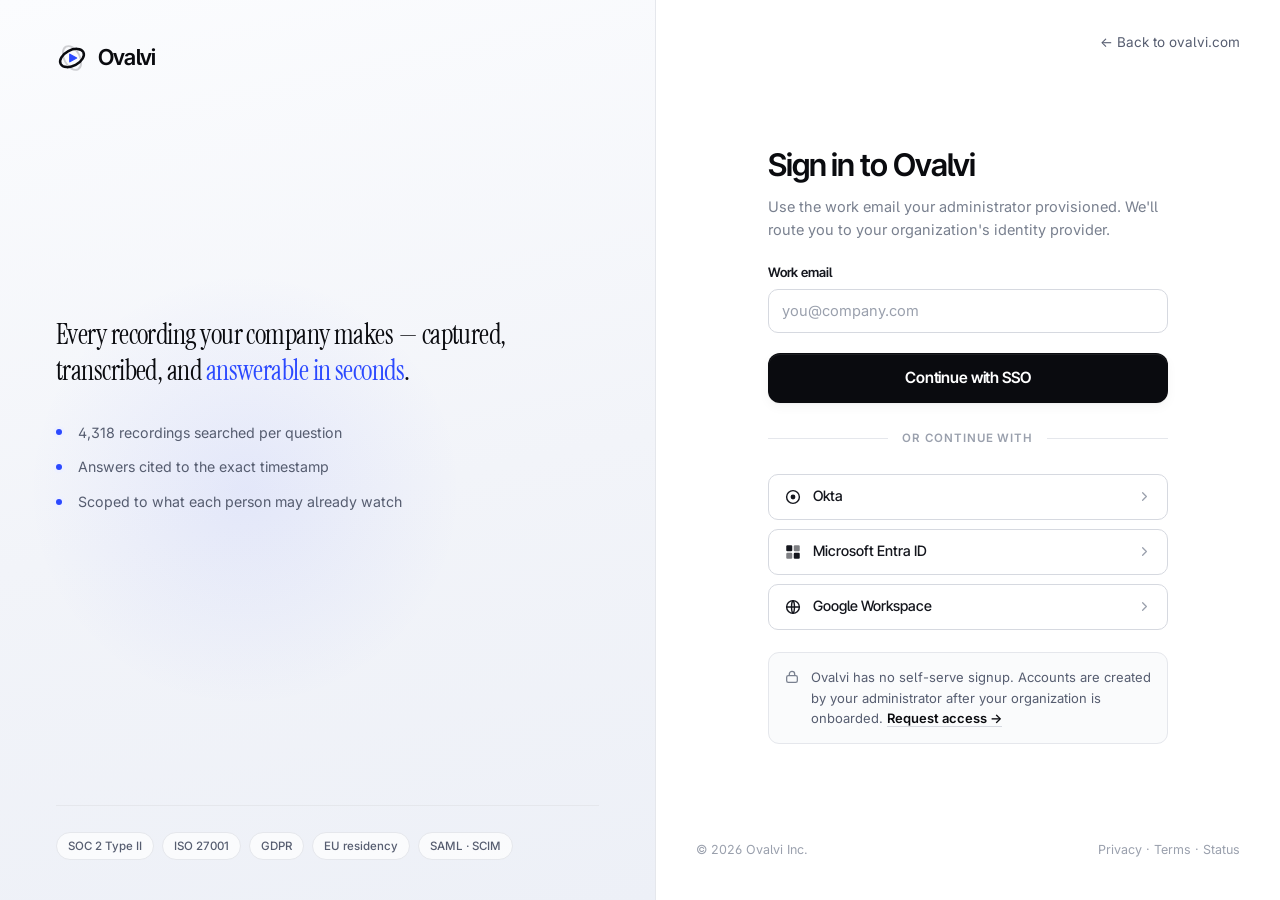
==== login.html @ 9537e791 "Add Ovalvi enterprise video marketing site, access request, and login mockup Static, dependency-free" ====
<!DOCTYPE html>
<html lang="en">
<head>
<meta charset="utf-8">
<meta name="viewport" content="width=device-width, initial-scale=1">
<title>Log in — Ovalvi</title>
<meta name="description" content="Sign in to Ovalvi with your organization's identity provider.">
<meta name="robots" content="noindex">
<link rel="icon" href="data:image/svg+xml,%3Csvg xmlns='http://www.w3.org/2000/svg' viewBox='0 0 32 32'%3E%3Cg transform='rotate(-28 16 16)' fill='none' stroke='%230a0b0f' stroke-width='2.2'%3E%3Cellipse cx='16' cy='16' rx='12.8' ry='7.8'/%3E%3Cellipse cx='16' cy='16' rx='7.8' ry='12.8' opacity='.18' stroke-width='1.9'/%3E%3C/g%3E%3Cpath d='M13.8 12.2v7.6l6.8-3.8z' fill='%232b49ff' stroke='%232b49ff' stroke-width='1.3' stroke-linejoin='round'/%3E%3C/svg%3E">
<link rel="preconnect" href="https://fonts.googleapis.com">
<link rel="preconnect" href="https://fonts.gstatic.com" crossorigin>
<link href="https://fonts.googleapis.com/css2?family=Inter:wght@400;500;600&family=Inter+Tight:wght@500;600;700&family=Instrument+Serif:ital@0;1&display=swap" rel="stylesheet">
<link rel="stylesheet" href="assets/css/styles.css">
</head>
<body>

<div class="auth">
  <!-- Brand panel -->
  <aside class="auth-aside">
    <a class="logo logo--lg" href="index.html" aria-label="Ovalvi — home">
      <svg class="logo-mark" viewBox="0 0 32 32" fill="none" aria-hidden="true">
        <g transform="rotate(-28 16 16)">
          <ellipse class="lm-ring-a" cx="16" cy="16" rx="12.8" ry="7.8" stroke="currentColor" stroke-width="2.5"/>
          <ellipse class="lm-ring-b" cx="16" cy="16" rx="7.8" ry="12.8" stroke="currentColor" stroke-width="1.9"/>
        </g>
        <path class="lm-play" d="M13.8 12.2v7.6l6.8-3.8z"/>
      </svg>
      Ovalvi
    </a>

    <div class="auth-aside-body">
      <p class="auth-quote">Every recording your company makes — captured, transcribed, and <span>answerable in seconds</span>.</p>
      <ul class="auth-points">
        <li>4,318 recordings searched per question</li>
        <li>Answers cited to the exact timestamp</li>
        <li>Scoped to what each person may already watch</li>
      </ul>
    </div>

    <div class="auth-trust">
      <span>SOC 2 Type II</span>
      <span>ISO 27001</span>
      <span>GDPR</span>
      <span>EU residency</span>
      <span>SAML · SCIM</span>
    </div>
  </aside>

  <!-- Sign-in panel -->
  <main class="auth-main">
    <div class="auth-main-head">
      <a href="index.html">← Back to ovalvi.com</a>
    </div>

    <div class="auth-card">
      <h1>Sign in to Ovalvi</h1>
      <p class="sub">Use the work email your administrator provisioned. We'll route you to your organization's identity provider.</p>

      <form id="loginForm" novalidate>
        <div class="field" id="emailField">
          <label for="email">Work email</label>
          <input class="input" type="email" id="email" name="email" placeholder="you@company.com" autocomplete="username" spellcheck="false">
          <p class="msg" id="emailMsg">Enter your work email address.</p>
        </div>
        <button class="btn btn-primary btn-lg btn-block" type="submit" id="loginSubmit" style="margin-top:20px">Continue with SSO</button>
      </form>

      <div class="auth-alert" id="loginAlert" role="alert">
        <svg viewBox="0 0 24 24" fill="none" stroke="currentColor" stroke-width="2" stroke-linecap="round"><circle cx="12" cy="12" r="9"/><path d="M12 7.5v5.5M12 16.2v.1"/></svg>
        <span id="loginAlertText"></span>
      </div>

      <div class="auth-sep">or continue with</div>

      <button class="sso-btn" type="button" data-idp="Okta">
        <svg viewBox="0 0 24 24" fill="none" stroke="currentColor" stroke-width="1.9"><circle cx="12" cy="12" r="8.5"/><circle cx="12" cy="12" r="3.2" fill="currentColor" stroke="none"/></svg>
        Okta
        <svg class="chev" viewBox="0 0 24 24" fill="none" stroke="currentColor" stroke-width="2" stroke-linecap="round" stroke-linejoin="round"><path d="m9 6 6 6-6 6"/></svg>
      </button>
      <button class="sso-btn" type="button" data-idp="Microsoft Entra ID">
        <svg viewBox="0 0 24 24" fill="currentColor"><rect x="3" y="3" width="8" height="8" rx="1.5"/><rect x="13" y="3" width="8" height="8" rx="1.5" opacity=".55"/><rect x="3" y="13" width="8" height="8" rx="1.5" opacity=".55"/><rect x="13" y="13" width="8" height="8" rx="1.5"/></svg>
        Microsoft Entra ID
        <svg class="chev" viewBox="0 0 24 24" fill="none" stroke="currentColor" stroke-width="2" stroke-linecap="round" stroke-linejoin="round"><path d="m9 6 6 6-6 6"/></svg>
      </button>
      <button class="sso-btn" type="button" data-idp="Google Workspace">
        <svg viewBox="0 0 24 24" fill="none" stroke="currentColor" stroke-width="1.9"><circle cx="12" cy="12" r="8.5"/><path d="M12 3.5c-2.6 2.6-2.6 14.4 0 17M12 3.5c2.6 2.6 2.6 14.4 0 17M3.5 12h17"/></svg>
        Google Workspace
        <svg class="chev" viewBox="0 0 24 24" fill="none" stroke="currentColor" stroke-width="2" stroke-linecap="round" stroke-linejoin="round"><path d="m9 6 6 6-6 6"/></svg>
      </button>

      <div class="auth-notice">
        <svg viewBox="0 0 24 24" fill="none" stroke="currentColor" stroke-width="1.9"><rect x="4" y="10" width="16" height="10" rx="2.5"/><path d="M8 10V7.5a4 4 0 0 1 8 0V10"/></svg>
        <span>Ovalvi has no self-serve signup. Accounts are created by your administrator after your organization is onboarded. <a href="request-access.html">Request access →</a></span>
      </div>
    </div>

    <div class="auth-foot">
      <span>© 2026 Ovalvi Inc.</span>
      <span><a href="#">Privacy</a> · <a href="#">Terms</a> · <a href="#">Status</a></span>
    </div>
  </main>
</div>

<script src="assets/js/login.js"></script>
</body>
</html>
---- assets/css/styles.css ----
/* =========================================================
   Ovalvi — Enterprise video platform
   Design tokens
   ========================================================= */

:root {
  /* Ink */
  --ink-900: #0a0b0f;
  --ink-800: #14161d;
  --ink-700: #232733;
  --ink-600: #3a4050;
  --ink-500: #565d70;
  --ink-400: #79808f;
  --ink-300: #9aa0ad;
  --ink-200: #c3c7d0;

  /* Surfaces */
  --paper: #ffffff;
  --paper-2: #fafbfc;
  --paper-3: #f4f5f8;
  --paper-4: #eef0f4;

  /* Lines */
  --line: #e5e7ec;
  --line-soft: #eef0f4;
  --line-strong: #d6d9e0;

  /* Single accent — used sparingly */
  --accent: #2b49ff;
  --accent-ink: #1b31c4;
  --accent-soft: #eef1ff;
  --accent-line: #d3daff;

  /* Support (kept minimal) */
  --live: #e5484d;

  /* Shadows — soft, layered, never heavy */
  --sh-xs: 0 1px 2px rgba(10, 11, 15, 0.04);
  --sh-sm: 0 1px 2px rgba(10, 11, 15, 0.04), 0 4px 12px rgba(10, 11, 15, 0.04);
  --sh-md: 0 1px 2px rgba(10, 11, 15, 0.04), 0 8px 24px rgba(10, 11, 15, 0.06);
  --sh-lg: 0 2px 4px rgba(10, 11, 15, 0.03), 0 18px 48px rgba(10, 11, 15, 0.08);
  --sh-xl: 0 2px 6px rgba(10, 11, 15, 0.03), 0 32px 80px rgba(10, 11, 15, 0.1);

  --r-xs: 6px;
  --r-sm: 10px;
  --r-md: 14px;
  --r-lg: 20px;
  --r-xl: 28px;

  --font-display: "Inter Tight", "Inter", -apple-system, BlinkMacSystemFont, "Segoe UI", sans-serif;
  --font-sans: "Inter", -apple-system, BlinkMacSystemFont, "Segoe UI", Roboto, sans-serif;
  --font-serif: "Instrument Serif", "Iowan Old Style", Georgia, serif;
  --font-mono: ui-monospace, "SF Mono", SFMono-Regular, Menlo, monospace;

  --container: 1200px;
  --header-h: 68px;
}

/* =========================================================
   Reset
   ========================================================= */

*, *::before, *::after { box-sizing: border-box; }

html { -webkit-text-size-adjust: 100%; scroll-behavior: smooth; scroll-padding-top: 96px; }

body {
  margin: 0;
  font-family: var(--font-sans);
  font-size: 16px;
  line-height: 1.6;
  color: var(--ink-500);
  background: var(--paper);
  -webkit-font-smoothing: antialiased;
  -moz-osx-font-smoothing: grayscale;
  font-feature-settings: "cv05" 1, "ss01" 1;
}

h1, h2, h3, h4 {
  font-family: var(--font-display);
  color: var(--ink-900);
  margin: 0;
  font-weight: 600;
  letter-spacing: -0.028em;
  line-height: 1.08;
}

p { margin: 0; }
img, svg { display: block; max-width: 100%; }
a { color: inherit; text-decoration: none; }
button { font: inherit; color: inherit; }

::selection { background: var(--accent); color: #fff; }

:focus-visible {
  outline: 2px solid var(--accent);
  outline-offset: 2px;
  border-radius: 4px;
}

/* =========================================================
   Layout primitives
   ========================================================= */

.container {
  width: 100%;
  max-width: var(--container);
  margin-inline: auto;
  padding-inline: 28px;
}

.section { padding: 108px 0; position: relative; }
.section--tight { padding: 72px 0; }
.section--alt { background: var(--paper-2); border-block: 1px solid var(--line-soft); }

.section-head { max-width: 640px; }
.section-head--center { margin-inline: auto; text-align: center; }

.eyebrow {
  display: inline-flex;
  align-items: center;
  gap: 8px;
  font-family: var(--font-display);
  font-size: 12.5px;
  font-weight: 600;
  letter-spacing: 0.08em;
  text-transform: uppercase;
  color: var(--ink-400);
  margin-bottom: 20px;
}

.eyebrow .dot {
  width: 6px; height: 6px; border-radius: 50%;
  background: var(--accent);
  box-shadow: 0 0 0 3px var(--accent-soft);
}

h1, .h1 { font-size: clamp(2.6rem, 6vw, 4.15rem); letter-spacing: -0.04em; }
h2, .h2 { font-size: clamp(2rem, 3.9vw, 2.9rem); letter-spacing: -0.035em; }
h3, .h3 { font-size: 1.28rem; letter-spacing: -0.02em; line-height: 1.3; }

h1 em, h2 em {
  font-style: normal;
  color: var(--ink-400);
}

.lede {
  font-size: clamp(1.06rem, 1.5vw, 1.22rem);
  line-height: 1.55;
  color: var(--ink-500);
  max-width: 56ch;
}

h1 + .lede, h2 + .lede { margin-top: 20px; }

.muted { color: var(--ink-400); }
.small { font-size: 13.5px; line-height: 1.55; }

/* =========================================================
   Buttons
   ========================================================= */

.btn {
  display: inline-flex;
  align-items: center;
  justify-content: center;
  gap: 8px;
  height: 42px;
  padding: 0 18px;
  border-radius: 10px;
  border: 1px solid transparent;
  font-family: var(--font-display);
  font-size: 14.5px;
  font-weight: 600;
  letter-spacing: -0.01em;
  cursor: pointer;
  white-space: nowrap;
  transition: background .18s ease, color .18s ease, border-color .18s ease,
              box-shadow .18s ease, transform .18s ease;
}

.btn-lg { height: 50px; padding: 0 24px; font-size: 15.5px; border-radius: 12px; }
.btn-sm { height: 36px; padding: 0 14px; font-size: 13.5px; border-radius: 9px; }

.btn-primary {
  background: var(--ink-900);
  color: #fff;
  box-shadow: var(--sh-sm), inset 0 1px 0 rgba(255,255,255,.08);
}
.btn-primary:hover { background: #000; transform: translateY(-1px); box-shadow: var(--sh-md); }
.btn-primary:active { transform: translateY(0); }

.btn-accent { background: var(--accent); color: #fff; box-shadow: var(--sh-sm); }
.btn-accent:hover { background: var(--accent-ink); transform: translateY(-1px); }

.btn-line {
  background: var(--paper);
  color: var(--ink-800);
  border-color: var(--line-strong);
  box-shadow: var(--sh-xs);
}
.btn-line:hover { border-color: var(--ink-300); background: var(--paper); transform: translateY(-1px); }

.btn-ghost { color: var(--ink-700); }
.btn-ghost:hover { background: var(--paper-3); }

.btn-block { width: 100%; }
.btn[disabled] { opacity: .45; pointer-events: none; }

.btn .arw { transition: transform .18s ease; }
.btn:hover .arw { transform: translateX(2px); }

.link-arrow {
  display: inline-flex; align-items: center; gap: 6px;
  font-family: var(--font-display); font-weight: 600; font-size: 14.5px;
  color: var(--ink-900);
  border-bottom: 1px solid var(--line-strong);
  padding-bottom: 2px;
  transition: border-color .18s ease, color .18s ease;
}
.link-arrow:hover { border-color: var(--ink-900); }
.link-arrow svg { transition: transform .18s ease; }
.link-arrow:hover svg { transform: translateX(3px); }

/* =========================================================
   Logo
   ========================================================= */

.logo {
  display: inline-flex;
  align-items: center;
  gap: 9px;
  color: var(--ink-900);
  font-family: var(--font-display);
  font-weight: 600;
  font-size: 19px;
  letter-spacing: -0.035em;
}

.logo-mark { width: 28px; height: 28px; flex: none; color: var(--ink-900); }
.logo-mark .lm-ring-b { opacity: .18; }
.logo-mark .lm-play {
  fill: var(--accent);
  stroke: var(--accent);
  stroke-width: 1.3;
  stroke-linejoin: round;
}
.logo--lg { font-size: 22px; gap: 10px; }
.logo--lg .logo-mark { width: 32px; height: 32px; }
.logo--inv { color: #fff; }
.logo--inv .logo-mark { color: #fff; }
.logo--inv .logo-mark .lm-play { fill: #fff; stroke: #fff; }

/* =========================================================
   Header
   ========================================================= */

.site-header {
  position: sticky;
  top: 0;
  z-index: 60;
  background: rgba(255, 255, 255, 0.82);
  backdrop-filter: saturate(180%) blur(18px);
  -webkit-backdrop-filter: saturate(180%) blur(18px);
  border-bottom: 1px solid transparent;
  transition: border-color .25s ease, background .25s ease;
}
.site-header.is-stuck { border-bottom-color: var(--line); background: rgba(255,255,255,.92); }

.header-inner {
  height: var(--header-h);
  display: flex;
  align-items: center;
  gap: 32px;
}

.nav-links {
  display: flex;
  align-items: center;
  gap: 4px;
  margin-right: auto;
}

.nav-links a {
  padding: 7px 11px;
  border-radius: 8px;
  font-size: 14.5px;
  font-weight: 500;
  color: var(--ink-600);
  transition: color .16s ease, background .16s ease;
}
.nav-links a:hover { color: var(--ink-900); background: var(--paper-3); }

.header-actions { display: flex; align-items: center; gap: 8px; }

.nav-toggle {
  display: none;
  width: 40px; height: 40px;
  align-items: center; justify-content: center;
  background: none; border: 1px solid var(--line); border-radius: 10px;
  cursor: pointer;
}
.nav-toggle span { display: block; width: 16px; height: 1.5px; background: var(--ink-800); position: relative; }
.nav-toggle span::before, .nav-toggle span::after {
  content: ""; position: absolute; left: 0; width: 16px; height: 1.5px; background: var(--ink-800);
}
.nav-toggle span::before { top: -5px; } .nav-toggle span::after { top: 5px; }

.mobile-nav {
  display: none;
  border-bottom: 1px solid var(--line);
  background: var(--paper);
  padding: 12px 28px 20px;
}
.mobile-nav.is-open { display: block; }
.mobile-nav a {
  display: block; padding: 11px 0; font-size: 16px; font-weight: 500;
  color: var(--ink-700); border-bottom: 1px solid var(--line-soft);
}
.mobile-nav .mobile-cta { display: flex; gap: 10px; margin-top: 16px; }
.mobile-nav .mobile-cta .btn { flex: 1; }

/* =========================================================
   Hero
   ========================================================= */

.hero {
  position: relative;
  padding: 84px 0 0;
  overflow: hidden;
}

.hero::before {
  content: "";
  position: absolute;
  inset: -220px 0 auto 0;
  height: 620px;
  background:
    radial-gradient(60% 70% at 50% 40%, rgba(43, 73, 255, 0.055), transparent 70%),
    radial-gradient(40% 50% at 80% 10%, rgba(43, 73, 255, 0.03), transparent 70%);
  pointer-events: none;
}

.hero-inner { position: relative; text-align: center; }
.hero h1 { max-width: 15ch; margin-inline: auto; }
.hero .lede { margin: 22px auto 0; text-align: center; max-width: 48ch; }

.hero-cta {
  display: flex; justify-content: center; gap: 12px;
  margin-top: 34px; flex-wrap: wrap;
}

.hero-note {
  margin-top: 18px;
  font-size: 13px;
  color: var(--ink-400);
}

.hero-visual { margin-top: 64px; position: relative; }

/* =========================================================
   App mock — light, precise, near-monochrome
   ========================================================= */

.app-window {
  position: relative;
  background: var(--paper);
  border: 1px solid var(--line);
  border-radius: var(--r-xl);
  box-shadow: var(--sh-xl);
  display: grid;
  grid-template-columns: 208px 1fr;
  min-height: 520px;
}

.app-window::after {
  content: "";
  position: absolute; inset: 0;
  border-radius: var(--r-xl);
  box-shadow: inset 0 1px 0 rgba(255,255,255,.9);
  pointer-events: none;
}

.app-rail {
  background: var(--paper-2);
  border-right: 1px solid var(--line-soft);
  border-radius: var(--r-xl) 0 0 var(--r-xl);
  padding: 18px 14px;
  display: flex; flex-direction: column; gap: 3px;
}

.rail-brand { display: flex; align-items: center; gap: 8px; padding: 2px 8px 18px; }
.rail-brand .logo-mark { width: 20px; height: 20px; }
.rail-brand b { font-family: var(--font-display); font-size: 14.5px; letter-spacing: -.03em; color: var(--ink-900); font-weight: 600; }

.rail-item {
  display: flex; align-items: center; gap: 9px;
  padding: 7px 9px; border-radius: 8px;
  font-size: 13px; font-weight: 500; color: var(--ink-500);
}
.rail-item svg { width: 15px; height: 15px; flex: none; opacity: .65; }
.rail-item.is-active { background: var(--paper); color: var(--ink-900); box-shadow: var(--sh-xs); font-weight: 600; }
.rail-item.is-active svg { opacity: 1; color: var(--accent); }

.rail-label {
  font-size: 10.5px; font-weight: 600; letter-spacing: .08em; text-transform: uppercase;
  color: var(--ink-300); padding: 22px 9px 8px;
}
.rail-space { display: flex; align-items: center; gap: 9px; padding: 6px 9px; font-size: 13px; color: var(--ink-500); }
.rail-space i { width: 7px; height: 7px; border-radius: 2px; background: var(--ink-200); flex: none; }
.rail-space.accent i { background: var(--accent); }

.app-main { display: flex; flex-direction: column; min-width: 0; }

.app-topbar {
  height: 56px; flex: none;
  border-bottom: 1px solid var(--line-soft);
  display: flex; align-items: center; gap: 14px;
  padding: 0 18px;
}

.app-search {
  flex: 1;
  height: 34px;
  border: 1px solid var(--line);
  border-radius: 9px;
  background: var(--paper-2);
  display: flex; align-items: center; gap: 9px;
  padding: 0 12px;
  font-size: 13px; color: var(--ink-400);
}
.app-search svg { width: 14px; height: 14px; color: var(--accent); flex: none; }
.app-search .kbd {
  margin-left: auto; font-family: var(--font-mono); font-size: 10.5px;
  color: var(--ink-300); border: 1px solid var(--line); border-radius: 5px;
  padding: 1px 5px; background: var(--paper);
}

.app-faces { display: flex; }
.app-faces i {
  width: 24px; height: 24px; border-radius: 50%;
  border: 2px solid var(--paper);
  margin-left: -7px;
  background: var(--paper-4);
}
.app-faces i:nth-child(1) { background: linear-gradient(140deg, #e3e6ee, #cfd4e0); margin-left: 0; }
.app-faces i:nth-child(2) { background: linear-gradient(140deg, #dfe3f2, #c8cfe6); }
.app-faces i:nth-child(3) { background: linear-gradient(140deg, #e8eaf0, #d5d9e3); }

.app-body { padding: 20px 18px 24px; flex: 1; }

.app-crumb {
  display: flex; align-items: center; justify-content: space-between;
  margin-bottom: 16px;
}
.app-crumb h4 { font-size: 14px; letter-spacing: -.02em; }
.app-crumb span { font-size: 12px; color: var(--ink-400); }

.app-grid { display: grid; grid-template-columns: repeat(3, 1fr); gap: 14px; }

.vcard { min-width: 0; }
.vcard-meta { padding-top: 10px; }
.vcard-meta b {
  display: block; font-family: var(--font-display); font-size: 13px; font-weight: 600;
  color: var(--ink-900); letter-spacing: -.015em;
  overflow: hidden; text-overflow: ellipsis; white-space: nowrap;
}
.vcard-meta span { font-size: 11.5px; color: var(--ink-400); }

/* Thumbnail: a light mock screen-share with a camera bubble */
.thumb {
  position: relative;
  aspect-ratio: 16 / 10;
  border-radius: 11px;
  border: 1px solid var(--line-soft);
  background: linear-gradient(165deg, #fbfcfe 0%, #f1f3f8 100%);
  overflow: hidden;
  padding: 12px;
}
.thumb.accent { background: linear-gradient(165deg, #f6f8ff 0%, #eaeefc 100%); }

.t-line { height: 4px; border-radius: 3px; background: var(--ink-200); opacity: .55; margin-bottom: 6px; }
.t-line.w70 { width: 70%; } .t-line.w45 { width: 45%; } .t-line.w55 { width: 55%; }
.t-line.acc { background: var(--accent); opacity: .5; }

.t-bars { display: flex; align-items: flex-end; gap: 4px; height: 42%; margin-top: 10px; }
.t-bars i { flex: 1; background: var(--ink-200); opacity: .5; border-radius: 2px 2px 0 0; }
.t-bars i.acc { background: var(--accent); opacity: .55; }

.t-blocks { display: grid; grid-template-columns: 1fr 1fr; gap: 5px; margin-top: 8px; }
.t-blocks i { height: 16px; border-radius: 4px; background: var(--ink-200); opacity: .35; }

.t-bubble {
  position: absolute; right: 10px; bottom: 10px;
  width: 30px; height: 30px; border-radius: 50%;
  background: linear-gradient(150deg, #dfe4f4, #c6cee6);
  border: 2px solid #fff;
  box-shadow: var(--sh-xs);
}
.t-time {
  position: absolute; left: 10px; bottom: 10px;
  font-family: var(--font-mono); font-size: 10px;
  background: rgba(10,11,15,.72); color: #fff;
  padding: 2px 6px; border-radius: 5px;
  letter-spacing: -.02em;
}

/* Floating cards over the app mock */
.float {
  position: absolute;
  background: var(--paper);
  border: 1px solid var(--line);
  border-radius: var(--r-md);
  box-shadow: var(--sh-lg);
  z-index: 3;
}

.float-answer {
  right: -18px; bottom: -46px;
  width: min(380px, 80%);
  padding: 16px 17px;
}
.float-answer .fa-q {
  display: flex; gap: 9px; align-items: flex-start;
  font-size: 13px; color: var(--ink-800); font-weight: 500;
  padding-bottom: 12px; border-bottom: 1px solid var(--line-soft);
}
.float-answer .fa-q svg { width: 15px; height: 15px; color: var(--accent); flex: none; margin-top: 2px; }
.float-answer .fa-a { font-size: 13px; color: var(--ink-500); padding: 12px 0 11px; line-height: 1.55; }
.float-answer .fa-a mark { background: var(--accent-soft); color: var(--accent-ink); padding: 0 3px; border-radius: 3px; font-weight: 500; }
.fa-cites { display: flex; flex-wrap: wrap; gap: 6px; }
.cite {
  display: inline-flex; align-items: center; gap: 6px;
  font-size: 11px; color: var(--ink-500);
  border: 1px solid var(--line); border-radius: 999px;
  padding: 3px 9px; background: var(--paper-2);
}
.cite b { font-family: var(--font-mono); font-size: 10px; color: var(--accent); font-weight: 500; }
.fa-foot {
  margin-top: 12px; padding-top: 11px; border-top: 1px solid var(--line-soft);
  display: flex; align-items: center; justify-content: space-between;
  font-size: 11px; color: var(--ink-400);
}
.fa-foot .timing { display: inline-flex; align-items: center; gap: 6px; color: var(--ink-700); font-weight: 500; }
.fa-foot .timing i { width: 5px; height: 5px; border-radius: 50%; background: #16a34a; }

.float-rec {
  left: -30px; top: -24px;
  display: flex; align-items: center; gap: 10px;
  padding: 9px 14px 9px 12px;
  border-radius: 999px;
  font-size: 12.5px; font-weight: 500; color: var(--ink-800);
}
.float-rec .rec-dot {
  width: 8px; height: 8px; border-radius: 50%; background: var(--live);
  box-shadow: 0 0 0 3px rgba(229,72,77,.14);
  animation: pulse 2s ease-in-out infinite;
}
.float-rec .rec-time { font-family: var(--font-mono); font-size: 11.5px; color: var(--ink-400); }
.float-rec .rec-sep { width: 1px; height: 14px; background: var(--line); }

@keyframes pulse { 0%,100% { opacity: 1; } 50% { opacity: .45; } }

/* =========================================================
   Logo wall
   ========================================================= */

.wall { padding: 56px 0 60px; border-top: 1px solid var(--line-soft); }
.wall-title {
  text-align: center; font-size: 12.5px; font-weight: 600;
  letter-spacing: .08em; text-transform: uppercase; color: var(--ink-300);
  margin-bottom: 34px;
}

.wall-grid {
  display: grid;
  grid-template-columns: repeat(6, 1fr);
  gap: 14px 8px;
  align-items: center;
}

.brand {
  display: flex; align-items: center; justify-content: center;
  height: 62px;
  color: var(--ink-600);
  opacity: .62;
  transition: color .22s ease, opacity .22s ease;
}
.brand:hover { color: var(--ink-900); opacity: 1; }
.brand svg { flex: none; max-width: 100%; }

.wall-note { text-align: center; margin-top: 26px; font-size: 12.5px; color: var(--ink-300); }

/* =========================================================
   Split feature block
   ========================================================= */

.split {
  display: grid;
  grid-template-columns: 1fr 1.1fr;
  gap: 72px;
  align-items: center;
}
.split--rev .split-copy { order: 2; }

.split-copy .lede { max-width: 46ch; }

.tick-list { list-style: none; margin: 28px 0 0; padding: 0; display: grid; gap: 13px; }
.tick-list li { display: flex; gap: 11px; align-items: flex-start; font-size: 14.8px; color: var(--ink-600); }
.tick-list svg { width: 17px; height: 17px; flex: none; margin-top: 3px; color: var(--accent); }
.tick-list b { color: var(--ink-900); font-weight: 600; }

.split-cta { margin-top: 32px; }

/* Share illustration */
.share-stage { position: relative; padding: 8px 0; }

.player {
  background: var(--paper);
  border: 1px solid var(--line);
  border-radius: var(--r-lg);
  box-shadow: var(--sh-lg);
  overflow: hidden;
}
.player-screen {
  position: relative;
  aspect-ratio: 16 / 9.4;
  background: linear-gradient(168deg, #fcfdff 0%, #f0f2f8 100%);
  padding: 26px 28px;
  border-bottom: 1px solid var(--line-soft);
}
.player-screen .ps-title { height: 7px; width: 46%; border-radius: 4px; background: var(--ink-200); opacity: .6; }
.player-screen .ps-sub { height: 5px; width: 28%; border-radius: 4px; background: var(--ink-200); opacity: .38; margin-top: 10px; }
.ps-chart { display: flex; align-items: flex-end; gap: 8px; height: 46%; margin-top: 26px; }
.ps-chart i { flex: 1; border-radius: 3px 3px 0 0; background: var(--ink-200); opacity: .42; }
.ps-chart i.acc { background: var(--accent); opacity: .5; }
.ps-grid { position: absolute; left: 28px; right: 28px; bottom: 26px; height: 1px; background: var(--line); }

.ps-cam {
  position: absolute; right: 22px; bottom: 22px;
  width: 74px; height: 74px; border-radius: 50%;
  background: linear-gradient(150deg, #e4e8f6, #c9d1e8);
  border: 3px solid #fff;
  box-shadow: var(--sh-md);
  display: grid; place-items: center;
}
.ps-cam::after {
  content: ""; width: 26px; height: 26px; border-radius: 50%;
  background: rgba(255,255,255,.55);
  box-shadow: inset 0 -8px 14px rgba(10,11,15,.05);
}

.player-bar { padding: 13px 18px 15px; }
.scrub { height: 3px; border-radius: 3px; background: var(--paper-4); position: relative; }
.scrub i { position: absolute; inset: 0 62% 0 0; background: var(--accent); border-radius: 3px; }
.scrub b {
  position: absolute; left: 38%; top: 50%; transform: translate(-50%, -50%);
  width: 11px; height: 11px; border-radius: 50%; background: #fff;
  border: 2px solid var(--accent); box-shadow: var(--sh-xs);
}
.scrub .chap { position: absolute; top: -3px; width: 1.5px; height: 9px; background: var(--ink-200); }

.player-ctrl {
  display: flex; align-items: center; gap: 12px; margin-top: 13px;
  font-size: 11.5px; color: var(--ink-400); font-family: var(--font-mono);
}
.player-ctrl .pc-btn {
  width: 26px; height: 26px; border-radius: 50%; background: var(--ink-900);
  display: grid; place-items: center; color: #fff;
}
.player-ctrl .pc-btn svg { width: 10px; height: 10px; }
.player-ctrl .spacer { flex: 1; }
.player-ctrl .pc-chip {
  font-family: var(--font-sans); font-size: 11px; color: var(--ink-500);
  border: 1px solid var(--line); border-radius: 6px; padding: 2px 7px;
}

.share-row {
  position: absolute; left: -26px; bottom: -34px;
  display: flex; align-items: center; gap: 8px;
  background: var(--paper);
  border: 1px solid var(--line);
  border-radius: 12px;
  box-shadow: var(--sh-lg);
  padding: 9px 10px 9px 14px;
  z-index: 3;
}
.share-row .url {
  font-family: var(--font-mono); font-size: 12px; color: var(--ink-600);
  letter-spacing: -.02em;
}
.share-row .url span { color: var(--ink-300); }

.owner-chip {
  position: absolute; right: -20px; top: -22px;
  display: flex; align-items: center; gap: 9px;
  background: var(--paper); border: 1px solid var(--line);
  border-radius: 11px; box-shadow: var(--sh-md);
  padding: 9px 13px; font-size: 12.5px; color: var(--ink-700); font-weight: 500;
  z-index: 3;
}
.owner-chip svg { width: 15px; height: 15px; color: var(--accent); }

/* =========================================================
   Ask section — the big one
   ========================================================= */

.ask {
  background: var(--paper-2);
  border-block: 1px solid var(--line-soft);
  position: relative;
  overflow: hidden;
}
.ask::before {
  content: "";
  position: absolute; left: 50%; top: -160px; transform: translateX(-50%);
  width: 900px; height: 460px;
  background: radial-gradient(50% 60% at 50% 50%, rgba(43,73,255,.07), transparent 72%);
  pointer-events: none;
}

.ask-head { text-align: center; max-width: 720px; margin: 0 auto 52px; position: relative; }
.ask-head .lede { margin: 20px auto 0; }

.ask-demo {
  position: relative;
  max-width: 900px; margin: 0 auto;
  background: var(--paper);
  border: 1px solid var(--line);
  border-radius: var(--r-xl);
  box-shadow: var(--sh-xl);
  overflow: hidden;
}

.ask-bar {
  display: flex; align-items: center; gap: 13px;
  padding: 20px 22px;
  border-bottom: 1px solid var(--line-soft);
}
.ask-bar > svg { width: 19px; height: 19px; color: var(--accent); flex: none; }
.ask-q {
  flex: 1; min-width: 0;
  font-family: var(--font-display);
  font-size: clamp(15px, 1.9vw, 18.5px);
  font-weight: 500;
  letter-spacing: -.02em;
  color: var(--ink-900);
}
.ask-q .caret {
  display: inline-block; width: 2px; height: 1.05em; vertical-align: -.16em;
  background: var(--accent); margin-left: 2px;
  animation: blink 1.05s steps(1) infinite;
}
@keyframes blink { 0%,50% { opacity: 1; } 51%,100% { opacity: 0; } }
.ask-scope {
  flex: none; font-size: 11.5px; color: var(--ink-400);
  border: 1px solid var(--line); border-radius: 999px; padding: 4px 11px;
  background: var(--paper-2);
}

.ask-body { padding: 24px 22px 22px; }

.ask-status {
  display: inline-flex; align-items: center; gap: 9px;
  font-size: 12.5px; color: var(--ink-400);
  margin-bottom: 16px;
}
.ask-status .spin {
  width: 13px; height: 13px; border-radius: 50%;
  border: 1.5px solid var(--accent-line); border-top-color: var(--accent);
  animation: spin .7s linear infinite;
}
@keyframes spin { to { transform: rotate(360deg); } }
.ask-status.done .spin { display: none; }
.ask-status.done { color: var(--ink-700); font-weight: 500; }
.ask-status.done::before {
  content: ""; width: 15px; height: 15px; border-radius: 50%;
  background: #16a34a; flex: none;
  -webkit-mask: url("data:image/svg+xml,%3Csvg xmlns='http://www.w3.org/2000/svg' viewBox='0 0 24 24'%3E%3Cpath fill='%23000' d='M9.6 16.2 4.8 11.4l1.4-1.4 3.4 3.4 8-8 1.4 1.4z'/%3E%3C/svg%3E") center/contain no-repeat;
  mask: url("data:image/svg+xml,%3Csvg xmlns='http://www.w3.org/2000/svg' viewBox='0 0 24 24'%3E%3Cpath fill='%23000' d='M9.6 16.2 4.8 11.4l1.4-1.4 3.4 3.4 8-8 1.4 1.4z'/%3E%3C/svg%3E") center/contain no-repeat;
}

.ask-answer {
  font-size: 15.6px; line-height: 1.62; color: var(--ink-700);
  max-width: 68ch;
}
.ask-answer mark {
  background: var(--accent-soft); color: var(--accent-ink);
  padding: 1px 4px; border-radius: 4px; font-weight: 500;
}

.ask-sources { margin-top: 26px; }
.ask-sources-label {
  font-size: 11px; font-weight: 600; letter-spacing: .08em; text-transform: uppercase;
  color: var(--ink-300); margin-bottom: 12px;
}
.src-grid { display: grid; grid-template-columns: repeat(3, 1fr); gap: 10px; }
.src {
  display: flex; gap: 11px; align-items: center;
  border: 1px solid var(--line); border-radius: 11px;
  padding: 11px 12px; background: var(--paper-2);
  transition: border-color .18s ease, background .18s ease, transform .18s ease;
}
.src:hover { border-color: var(--accent-line); background: var(--paper); transform: translateY(-1px); }
.src-thumb {
  width: 46px; height: 32px; border-radius: 6px; flex: none;
  background: linear-gradient(160deg, #f4f6fb, #e4e8f2);
  border: 1px solid var(--line-soft);
  position: relative;
}
.src-thumb::after {
  content: ""; position: absolute; right: 4px; bottom: 4px;
  width: 10px; height: 10px; border-radius: 50%;
  background: #fff; box-shadow: 0 0 0 1px var(--line);
}
.src-meta { min-width: 0; }
.src-meta b {
  display: block; font-family: var(--font-display); font-size: 12.8px; font-weight: 600;
  color: var(--ink-900); letter-spacing: -.015em;
  white-space: nowrap; overflow: hidden; text-overflow: ellipsis;
}
.src-meta span { font-size: 11.5px; color: var(--ink-400); }
.src-meta span b { display: inline; font-family: var(--font-mono); font-size: 10.5px; color: var(--accent); font-weight: 500; }

.ask-foot {
  display: flex; align-items: center; justify-content: space-between;
  gap: 16px; flex-wrap: wrap;
  border-top: 1px solid var(--line-soft);
  padding: 14px 22px;
  background: var(--paper-2);
  font-size: 12.5px; color: var(--ink-400);
}
.ask-foot .metric { display: inline-flex; align-items: center; gap: 7px; color: var(--ink-700); font-weight: 500; }
.ask-foot .metric i { width: 6px; height: 6px; border-radius: 50%; background: #16a34a; }
.ask-suggest { display: flex; gap: 7px; flex-wrap: wrap; }
.ask-suggest button {
  background: var(--paper); border: 1px solid var(--line); border-radius: 999px;
  padding: 5px 12px; font-size: 12px; color: var(--ink-500); cursor: pointer;
  transition: border-color .16s ease, color .16s ease;
}
.ask-suggest button:hover { border-color: var(--ink-300); color: var(--ink-900); }
.ask-suggest button.is-active { border-color: var(--accent); color: var(--accent-ink); background: var(--accent-soft); }

.ask-points {
  display: grid; grid-template-columns: repeat(3, 1fr);
  gap: 20px; margin-top: 56px;
}
.ask-point { padding-top: 22px; border-top: 1px solid var(--line); }
.ask-point b {
  display: block; font-family: var(--font-display); font-size: 15px;
  color: var(--ink-900); letter-spacing: -.02em; margin-bottom: 7px; font-weight: 600;
}
.ask-point p { font-size: 14px; color: var(--ink-500); }

/* =========================================================
   Features
   ========================================================= */

.feat-grid {
  display: grid;
  grid-template-columns: repeat(3, 1fr);
  gap: 1px;
  background: var(--line);
  border: 1px solid var(--line);
  border-radius: var(--r-lg);
  overflow: hidden;
  margin-top: 56px;
}

.feat {
  background: var(--paper);
  padding: 30px 28px 32px;
  transition: background .2s ease;
}
.feat:hover { background: var(--paper-2); }

.feat-ico {
  width: 38px; height: 38px; border-radius: 10px;
  border: 1px solid var(--line);
  background: var(--paper-2);
  display: grid; place-items: center;
  margin-bottom: 20px;
  color: var(--ink-800);
}
.feat-ico svg { width: 19px; height: 19px; }
.feat:hover .feat-ico { border-color: var(--accent-line); background: var(--accent-soft); color: var(--accent-ink); }

.feat h3 { margin-bottom: 9px; font-size: 1.06rem; }
.feat p { font-size: 14.3px; color: var(--ink-500); }

/* Big alternating rows */
.rows { display: grid; gap: 108px; margin-top: 104px; }

.mini-stage {
  background: linear-gradient(170deg, var(--paper-2), var(--paper-3));
  border: 1px solid var(--line);
  border-radius: var(--r-xl);
  padding: 40px;
  display: grid; place-items: center;
  min-height: 380px;
  position: relative;
  overflow: hidden;
}
.mini-stage::before {
  content: "";
  position: absolute; inset: 0;
  background-image: radial-gradient(var(--line-strong) 1px, transparent 1px);
  background-size: 22px 22px;
  opacity: .4;
  -webkit-mask-image: radial-gradient(70% 70% at 50% 50%, #000, transparent 78%);
  mask-image: radial-gradient(70% 70% at 50% 50%, #000, transparent 78%);
}

/* Transcript editing illustration */
.tr-card {
  position: relative; width: 100%; max-width: 420px;
  background: var(--paper); border: 1px solid var(--line);
  border-radius: var(--r-lg); box-shadow: var(--sh-lg);
  padding: 20px 22px 22px;
}
.tr-head {
  display: flex; align-items: center; justify-content: space-between;
  padding-bottom: 14px; border-bottom: 1px solid var(--line-soft); margin-bottom: 16px;
}
.tr-head b { font-family: var(--font-display); font-size: 13.5px; color: var(--ink-900); letter-spacing: -.02em; }
.tr-head span { font-size: 11.5px; color: var(--ink-400); }
.tr-line { display: flex; gap: 11px; margin-bottom: 13px; font-size: 13.2px; line-height: 1.5; }
.tr-line time { font-family: var(--font-mono); font-size: 10.5px; color: var(--ink-300); padding-top: 3px; flex: none; }
.tr-line p { color: var(--ink-600); }
.tr-line s { color: var(--ink-200); text-decoration-color: var(--ink-200); }
.tr-line .sel { background: var(--accent-soft); border-radius: 3px; padding: 0 2px; color: var(--accent-ink); }
.tr-action {
  display: inline-flex; align-items: center; gap: 8px;
  margin-top: 4px; font-size: 12.5px; font-weight: 500; color: var(--ink-800);
  border: 1px solid var(--line); border-radius: 8px; padding: 7px 12px;
  background: var(--paper-2);
}
.tr-action svg { width: 14px; height: 14px; color: var(--accent); }

/* Governance illustration */
.gov-stack { position: relative; width: 100%; max-width: 400px; display: grid; gap: 12px; }
.gov-card {
  background: var(--paper); border: 1px solid var(--line);
  border-radius: 13px; box-shadow: var(--sh-sm);
  padding: 15px 16px;
  display: flex; align-items: center; gap: 13px;
}
.gov-card .gc-ico {
  width: 34px; height: 34px; border-radius: 9px; flex: none;
  background: var(--paper-3); border: 1px solid var(--line-soft);
  display: grid; place-items: center; color: var(--ink-600);
}
.gov-card .gc-ico svg { width: 16px; height: 16px; }
.gov-card.accent .gc-ico { background: var(--accent-soft); border-color: var(--accent-line); color: var(--accent-ink); }
.gc-meta { min-width: 0; flex: 1; }
.gc-meta b { display: block; font-family: var(--font-display); font-size: 13.4px; color: var(--ink-900); letter-spacing: -.02em; font-weight: 600; }
.gc-meta span { font-size: 11.5px; color: var(--ink-400); }
.gc-tag {
  font-size: 10.5px; font-weight: 500; color: var(--ink-500);
  border: 1px solid var(--line); border-radius: 999px; padding: 3px 9px;
  background: var(--paper-2); white-space: nowrap;
}
.gc-tag.acc { color: var(--accent-ink); border-color: var(--accent-line); background: var(--accent-soft); }

/* Analytics illustration */
.an-card {
  width: 100%; max-width: 420px;
  background: var(--paper); border: 1px solid var(--line);
  border-radius: var(--r-lg); box-shadow: var(--sh-lg);
  padding: 22px;
}
.an-top { display: flex; align-items: baseline; justify-content: space-between; margin-bottom: 20px; }
.an-top b { font-family: var(--font-display); font-size: 13.5px; color: var(--ink-900); letter-spacing: -.02em; }
.an-top span { font-size: 11.5px; color: var(--ink-400); }
.an-kpis { display: grid; grid-template-columns: repeat(3, 1fr); gap: 10px; margin-bottom: 20px; }
.an-kpi { border: 1px solid var(--line-soft); border-radius: 10px; padding: 11px 12px; background: var(--paper-2); }
.an-kpi b { display: block; font-family: var(--font-display); font-size: 19px; color: var(--ink-900); letter-spacing: -.035em; font-weight: 600; }
.an-kpi span { font-size: 10.5px; color: var(--ink-400); }
.an-chart { display: flex; align-items: flex-end; gap: 6px; height: 92px; }
.an-chart i { flex: 1; border-radius: 3px 3px 0 0; background: var(--paper-4); }
.an-chart i.acc { background: var(--accent); opacity: .85; }
.an-axis { display: flex; justify-content: space-between; margin-top: 9px; font-family: var(--font-mono); font-size: 9.5px; color: var(--ink-300); }

/* =========================================================
   Security
   ========================================================= */

.sec-grid { display: grid; grid-template-columns: 1fr 1fr; gap: 64px; align-items: center; }

.badge-grid { display: grid; grid-template-columns: repeat(3, 1fr); gap: 10px; }
.badge-card {
  border: 1px solid var(--line); border-radius: 13px;
  background: var(--paper); padding: 16px 15px;
  box-shadow: var(--sh-xs);
  transition: border-color .18s ease, transform .18s ease;
}
.badge-card:hover { border-color: var(--line-strong); transform: translateY(-2px); }
.badge-card svg { width: 20px; height: 20px; color: var(--ink-700); margin-bottom: 12px; }
.badge-card b { display: block; font-family: var(--font-display); font-size: 13.2px; color: var(--ink-900); letter-spacing: -.02em; font-weight: 600; }
.badge-card span { font-size: 11.5px; color: var(--ink-400); }

.sec-list { list-style: none; padding: 0; margin: 26px 0 0; display: grid; gap: 12px; }
.sec-list li { display: flex; gap: 11px; font-size: 14.6px; color: var(--ink-600); }
.sec-list svg { width: 16px; height: 16px; flex: none; margin-top: 3px; color: var(--accent); }

/* =========================================================
   Metrics band
   ========================================================= */

.metrics {
  display: grid; grid-template-columns: repeat(4, 1fr);
  border: 1px solid var(--line); border-radius: var(--r-lg);
  overflow: hidden; background: var(--line); gap: 1px;
}
.metric-cell { background: var(--paper); padding: 32px 28px; }
.metric-cell b {
  display: block; font-family: var(--font-display); font-size: 2.35rem;
  color: var(--ink-900); letter-spacing: -.045em; line-height: 1; margin-bottom: 10px; font-weight: 600;
}
.metric-cell span { font-size: 13.5px; color: var(--ink-500); }

/* =========================================================
   Footer
   ========================================================= */

.site-footer { border-top: 1px solid var(--line); padding: 68px 0 40px; margin-top: 108px; }
.footer-grid { display: grid; grid-template-columns: 1.6fr repeat(4, 1fr); gap: 40px; }
.footer-brand p { font-size: 13.5px; color: var(--ink-400); margin-top: 16px; max-width: 30ch; }
.footer-col h4 {
  font-size: 11.5px; font-weight: 600; letter-spacing: .08em; text-transform: uppercase;
  color: var(--ink-300); margin-bottom: 16px;
}
.footer-col a { display: block; font-size: 13.8px; color: var(--ink-500); padding: 5px 0; transition: color .16s ease; }
.footer-col a:hover { color: var(--ink-900); }
.footer-bot {
  margin-top: 56px; padding-top: 24px; border-top: 1px solid var(--line-soft);
  display: flex; justify-content: space-between; align-items: center; gap: 20px; flex-wrap: wrap;
  font-size: 12.5px; color: var(--ink-300);
}
.footer-bot .regions { display: flex; gap: 16px; }

/* =========================================================
   Auth pages
   ========================================================= */

.auth {
  min-height: 100vh;
  display: grid;
  grid-template-columns: 1.05fr 1fr;
}

.auth-aside {
  background: linear-gradient(168deg, #fbfcfe 0%, #f2f4f9 55%, #edf0f7 100%);
  border-right: 1px solid var(--line);
  padding: 40px 56px;
  display: flex; flex-direction: column;
  position: relative; overflow: hidden;
}
.auth-aside::before {
  content: "";
  position: absolute; left: -10%; top: 20%;
  width: 620px; height: 620px;
  background: radial-gradient(50% 50% at 50% 50%, rgba(43,73,255,.08), transparent 70%);
  pointer-events: none;
}
.auth-aside > * { position: relative; }
.auth-aside-body { margin: auto 0; max-width: 460px; }
.auth-quote {
  font-family: var(--font-serif);
  font-size: 1.72rem; line-height: 1.3; letter-spacing: -.02em;
  color: var(--ink-900);
}
.auth-quote span { color: var(--accent); }
.auth-points { list-style: none; margin: 32px 0 0; padding: 0; display: grid; gap: 12px; }
.auth-points li {
  position: relative;
  padding-left: 22px;
  font-size: 14.2px;
  color: var(--ink-500);
}
.auth-points li::before {
  content: "";
  position: absolute; left: 0; top: .55em;
  width: 6px; height: 6px; border-radius: 50%;
  background: var(--accent);
  box-shadow: 0 0 0 3px var(--accent-soft);
}

.auth-trust {
  margin-top: 48px; padding-top: 26px; border-top: 1px solid var(--line);
  display: flex; flex-wrap: wrap; gap: 8px;
}
.auth-trust span {
  font-size: 11.5px; color: var(--ink-500); font-weight: 500;
  border: 1px solid var(--line); background: rgba(255,255,255,.7);
  border-radius: 999px; padding: 4px 11px;
}

.auth-main {
  display: flex; flex-direction: column;
  padding: 32px 40px 40px;
  background: var(--paper);
}
.auth-main-head { display: flex; justify-content: flex-end; }
.auth-main-head a { font-size: 13.5px; color: var(--ink-500); }
.auth-main-head a:hover { color: var(--ink-900); }

.auth-card { margin: auto; width: 100%; max-width: 400px; padding: 32px 0; }
.auth-card h1 { font-size: 1.95rem; letter-spacing: -.035em; }
.auth-card > p.sub { margin-top: 12px; color: var(--ink-400); font-size: 14.5px; }

.field { margin-top: 20px; }
.field label {
  display: block; font-family: var(--font-display); font-size: 13px; font-weight: 600;
  color: var(--ink-800); letter-spacing: -.01em; margin-bottom: 7px;
}
.field .hint { font-weight: 400; color: var(--ink-300); font-size: 12px; letter-spacing: 0; }

.input, .select, .textarea {
  width: 100%;
  border: 1px solid var(--line-strong);
  border-radius: 10px;
  background: var(--paper);
  padding: 0 13px;
  height: 44px;
  font-family: var(--font-sans);
  font-size: 14.6px;
  color: var(--ink-900);
  transition: border-color .16s ease, box-shadow .16s ease, background .16s ease;
}
.textarea { height: auto; padding: 12px 13px; line-height: 1.55; resize: vertical; min-height: 104px; }
.input::placeholder, .textarea::placeholder { color: var(--ink-300); }
.input:focus, .select:focus, .textarea:focus {
  outline: none; border-color: var(--accent);
  box-shadow: 0 0 0 3px rgba(43,73,255,.12);
}
.select {
  appearance: none;
  background-image: url("data:image/svg+xml,%3Csvg xmlns='http://www.w3.org/2000/svg' viewBox='0 0 24 24' fill='none' stroke='%2379808f' stroke-width='2'%3E%3Cpath d='m6 9 6 6 6-6'/%3E%3C/svg%3E");
  background-repeat: no-repeat;
  background-position: right 12px center;
  background-size: 16px;
  padding-right: 38px;
  cursor: pointer;
}
.field.err .input, .field.err .select, .field.err .textarea { border-color: var(--live); }
.field .msg { display: none; margin-top: 7px; font-size: 12.5px; color: var(--live); }
.field.err .msg { display: block; }

.auth-sep {
  display: flex; align-items: center; gap: 14px;
  margin: 26px 0; font-size: 11.5px; color: var(--ink-300);
  text-transform: uppercase; letter-spacing: .08em; font-weight: 600;
}
.auth-sep::before, .auth-sep::after { content: ""; flex: 1; height: 1px; background: var(--line); }

.sso-btn {
  display: flex; align-items: center; gap: 11px;
  width: 100%; height: 46px; padding: 0 15px;
  border: 1px solid var(--line-strong); border-radius: 10px;
  background: var(--paper); cursor: pointer;
  font-family: var(--font-display); font-size: 14.3px; font-weight: 500; color: var(--ink-800);
  margin-bottom: 9px;
  transition: border-color .16s ease, background .16s ease, transform .16s ease;
}
.sso-btn:hover { border-color: var(--ink-300); transform: translateY(-1px); }
.sso-btn svg { width: 18px; height: 18px; flex: none; }
.sso-btn .chev { margin-left: auto; color: var(--ink-300); width: 15px; height: 15px; }

.auth-notice {
  margin-top: 22px;
  border: 1px solid var(--line);
  background: var(--paper-2);
  border-radius: 11px;
  padding: 14px 15px;
  font-size: 13px; color: var(--ink-500);
  display: flex; gap: 11px;
}
.auth-notice svg { width: 16px; height: 16px; color: var(--ink-400); flex: none; margin-top: 2px; }
.auth-notice a { color: var(--ink-900); font-weight: 600; border-bottom: 1px solid var(--line-strong); }

.auth-alert {
  display: none;
  margin-top: 18px;
  border: 1px solid #f3c9ca;
  background: #fef6f6;
  border-radius: 11px;
  padding: 13px 15px;
  font-size: 13px; color: #9c2b2e;
  gap: 11px;
}
.auth-alert.show { display: flex; }
.auth-alert svg { width: 16px; height: 16px; flex: none; margin-top: 2px; }

.auth-foot { display: flex; justify-content: space-between; gap: 16px; font-size: 12.5px; color: var(--ink-300); }
.auth-foot a:hover { color: var(--ink-700); }

/* =========================================================
   Request access
   ========================================================= */

.ra-shell { display: grid; grid-template-columns: 380px 1fr; min-height: 100vh; }

.ra-aside {
  background: var(--paper-2);
  border-right: 1px solid var(--line);
  padding: 32px 40px 40px;
  display: flex; flex-direction: column;
  position: sticky; top: 0; height: 100vh; overflow-y: auto;
}
.ra-aside h2 { font-size: 1.55rem; margin-top: 44px; letter-spacing: -.035em; }
.ra-aside > p { margin-top: 14px; font-size: 14.3px; color: var(--ink-500); }

.ra-steps { list-style: none; margin: 40px 0 0; padding: 0; display: grid; gap: 2px; }
.ra-steps li {
  display: flex; gap: 13px; align-items: flex-start;
  padding: 12px 12px; border-radius: 11px;
  transition: background .2s ease;
}
.ra-steps li .num {
  width: 24px; height: 24px; border-radius: 50%; flex: none;
  border: 1px solid var(--line-strong); background: var(--paper);
  display: grid; place-items: center;
  font-family: var(--font-mono); font-size: 11px; color: var(--ink-400);
  transition: all .2s ease;
}
.ra-steps li b { display: block; font-family: var(--font-display); font-size: 13.6px; color: var(--ink-500); letter-spacing: -.015em; font-weight: 600; }
.ra-steps li span { font-size: 12px; color: var(--ink-300); }
.ra-steps li.is-active { background: var(--paper); box-shadow: var(--sh-sm); }
.ra-steps li.is-active .num { border-color: var(--accent); background: var(--accent); color: #fff; }
.ra-steps li.is-active b { color: var(--ink-900); }
.ra-steps li.is-done .num {
  border-color: var(--accent-line); background: var(--accent-soft); color: var(--accent-ink);
}
.ra-steps li.is-done b { color: var(--ink-700); }

.ra-aside-foot { margin-top: auto; padding-top: 32px; }
.ra-sla {
  border: 1px solid var(--line); background: var(--paper); border-radius: 12px;
  padding: 15px 16px; font-size: 13px; color: var(--ink-500);
}
.ra-sla b { display: block; font-family: var(--font-display); color: var(--ink-900); font-size: 13.4px; margin-bottom: 5px; font-weight: 600; letter-spacing: -.02em; }
.ra-trust { display: flex; flex-wrap: wrap; gap: 7px; margin-top: 16px; }
.ra-trust span { font-size: 11px; color: var(--ink-400); border: 1px solid var(--line); border-radius: 999px; padding: 3px 10px; background: var(--paper); }

.ra-main { padding: 32px 56px 72px; max-width: 860px; }
.ra-main-head { display: flex; justify-content: space-between; align-items: center; margin-bottom: 44px; }
.ra-main-head a { font-size: 13.5px; color: var(--ink-500); }
.ra-main-head a:hover { color: var(--ink-900); }

.ra-progress { height: 3px; background: var(--paper-4); border-radius: 3px; overflow: hidden; margin-bottom: 40px; }
.ra-progress i { display: block; height: 100%; width: 25%; background: var(--accent); border-radius: 3px; transition: width .45s cubic-bezier(.2,.8,.2,1); }

.ra-step { display: none; }
.ra-step.is-active { display: block; animation: stepIn .38s cubic-bezier(.2,.8,.2,1); }
@keyframes stepIn { from { opacity: 0; transform: translateY(10px); } to { opacity: 1; transform: none; } }

.ra-step > .kicker { font-family: var(--font-mono); font-size: 11.5px; color: var(--accent); letter-spacing: .06em; text-transform: uppercase; margin-bottom: 12px; }
.ra-step h1 { font-size: 2rem; letter-spacing: -.038em; }
.ra-step > p.sub { margin-top: 12px; font-size: 15px; color: var(--ink-500); max-width: 54ch; }

.form-grid { display: grid; grid-template-columns: 1fr 1fr; gap: 18px; margin-top: 32px; }
.form-grid .span2 { grid-column: span 2; }

.fieldset { margin-top: 32px; }
.fieldset > legend, .fieldset > .legend {
  font-family: var(--font-display); font-size: 13px; font-weight: 600;
  color: var(--ink-800); letter-spacing: -.01em; margin-bottom: 12px; padding: 0;
  display: block;
}
.fieldset { border: 0; padding: 0; }
.fieldset .legend .req { color: var(--accent); }
.fieldset .legend-hint { font-weight: 400; color: var(--ink-300); font-size: 12px; }
.fieldset .msg { display: none; margin-top: 10px; font-size: 12.5px; color: var(--live); }
.fieldset.err .msg { display: block; }
.fieldset.err .opt, .fieldset.err .chip, .fieldset.err .check { border-color: #eeb9bb; }
.consent.err { color: var(--live); }
.consent.err input { border-color: var(--live); }

/* Radio cards */
.opt-grid { display: grid; grid-template-columns: repeat(3, 1fr); gap: 10px; }
.opt-grid.cols2 { grid-template-columns: repeat(2, 1fr); }
.opt {
  position: relative;
  border: 1px solid var(--line-strong); border-radius: 11px;
  padding: 14px 15px; cursor: pointer; background: var(--paper);
  transition: border-color .16s ease, background .16s ease, box-shadow .16s ease;
}
.opt input { position: absolute; opacity: 0; pointer-events: none; }
.opt b { display: block; font-family: var(--font-display); font-size: 13.6px; color: var(--ink-900); letter-spacing: -.015em; font-weight: 600; }
.opt span { font-size: 11.8px; color: var(--ink-400); }
.opt:hover { border-color: var(--ink-300); }
.opt:has(input:checked) {
  border-color: var(--accent); background: var(--accent-soft);
  box-shadow: 0 0 0 3px rgba(43,73,255,.09);
}
.opt:has(input:focus-visible) { outline: 2px solid var(--accent); outline-offset: 2px; }

/* Chips */
.chips { display: flex; flex-wrap: wrap; gap: 8px; }
.chip {
  position: relative;
  display: inline-flex; align-items: center; gap: 8px;
  border: 1px solid var(--line-strong); border-radius: 999px;
  padding: 8px 14px; cursor: pointer; background: var(--paper);
  font-size: 13.4px; color: var(--ink-600);
  transition: all .16s ease;
}
.chip input { position: absolute; opacity: 0; pointer-events: none; }
.chip .tick { width: 13px; height: 13px; opacity: 0; margin-left: -3px; margin-right: -3px; transition: opacity .16s ease, margin .16s ease; color: var(--accent-ink); }
.chip:hover { border-color: var(--ink-300); color: var(--ink-900); }
.chip:has(input:checked) { border-color: var(--accent); background: var(--accent-soft); color: var(--accent-ink); font-weight: 500; }
.chip:has(input:checked) .tick { opacity: 1; margin-left: 0; margin-right: 0; }
.chip:has(input:focus-visible) { outline: 2px solid var(--accent); outline-offset: 2px; }

/* Checkbox rows */
.check-list { display: grid; grid-template-columns: 1fr 1fr; gap: 9px; }
.check {
  display: flex; gap: 11px; align-items: flex-start;
  border: 1px solid var(--line-soft); border-radius: 10px;
  padding: 12px 13px; cursor: pointer; background: var(--paper-2);
  transition: all .16s ease;
}
.check input { appearance: none; width: 17px; height: 17px; flex: none; margin-top: 1px;
  border: 1px solid var(--line-strong); border-radius: 5px; background: var(--paper); cursor: pointer;
  transition: all .16s ease; }
.check input:checked {
  background: var(--accent); border-color: var(--accent);
  background-image: url("data:image/svg+xml,%3Csvg xmlns='http://www.w3.org/2000/svg' viewBox='0 0 24 24' fill='none' stroke='%23fff' stroke-width='3.2' stroke-linecap='round' stroke-linejoin='round'%3E%3Cpath d='M20 6 9 17l-5-5'/%3E%3C/svg%3E");
  background-size: 12px; background-position: center; background-repeat: no-repeat;
}
.check:has(input:checked) { border-color: var(--accent-line); background: var(--accent-soft); }
.check b { display: block; font-family: var(--font-display); font-size: 13.3px; color: var(--ink-900); font-weight: 600; letter-spacing: -.015em; }
.check span { font-size: 11.6px; color: var(--ink-400); }
.check:has(input:focus-visible) { outline: 2px solid var(--accent); outline-offset: 2px; }

/* Range */
.range-wrap { margin-top: 10px; }
.range-top { display: flex; align-items: baseline; justify-content: space-between; margin-bottom: 14px; }
.range-top b { font-family: var(--font-display); font-size: 1.6rem; color: var(--ink-900); letter-spacing: -.04em; font-weight: 600; }
.range-top span { font-size: 12.5px; color: var(--ink-400); }
input[type="range"] { -webkit-appearance: none; appearance: none; width: 100%; height: 4px; border-radius: 4px; background: var(--paper-4); outline: none; }
input[type="range"]::-webkit-slider-thumb {
  -webkit-appearance: none; appearance: none;
  width: 20px; height: 20px; border-radius: 50%;
  background: var(--paper); border: 2px solid var(--accent);
  box-shadow: var(--sh-sm); cursor: grab;
}
input[type="range"]::-moz-range-thumb {
  width: 18px; height: 18px; border-radius: 50%;
  background: var(--paper); border: 2px solid var(--accent);
  box-shadow: var(--sh-sm); cursor: grab;
}
.range-scale { display: flex; justify-content: space-between; margin-top: 10px; font-family: var(--font-mono); font-size: 10.5px; color: var(--ink-300); }

/* Review */
.review-card { border: 1px solid var(--line); border-radius: var(--r-lg); overflow: hidden; margin-top: 30px; }
.review-sec { border-bottom: 1px solid var(--line-soft); }
.review-sec:last-child { border-bottom: 0; }
.review-sec-head {
  display: flex; align-items: center; justify-content: space-between;
  padding: 13px 18px; background: var(--paper-2);
  font-family: var(--font-display); font-size: 12.5px; font-weight: 600; color: var(--ink-700);
  letter-spacing: .02em;
}
.review-sec-head button { background: none; border: 0; cursor: pointer; font-size: 12.5px; color: var(--accent); font-weight: 500; }
.review-rows { margin: 0; padding: 6px 18px 14px; }
.review-row { display: flex; gap: 20px; padding: 8px 0; border-bottom: 1px solid var(--line-soft); font-size: 13.6px; }
.review-row:last-child { border-bottom: 0; }
.review-row dt { flex: none; width: 190px; color: var(--ink-400); }
.review-row dd { margin: 0; color: var(--ink-800); }

.consent { display: flex; gap: 12px; margin-top: 26px; font-size: 13.2px; color: var(--ink-500); cursor: pointer; }
.consent input { appearance: none; width: 17px; height: 17px; flex: none; margin-top: 1px;
  border: 1px solid var(--line-strong); border-radius: 5px; background: var(--paper); cursor: pointer; }
.consent input:checked {
  background: var(--accent); border-color: var(--accent);
  background-image: url("data:image/svg+xml,%3Csvg xmlns='http://www.w3.org/2000/svg' viewBox='0 0 24 24' fill='none' stroke='%23fff' stroke-width='3.2' stroke-linecap='round' stroke-linejoin='round'%3E%3Cpath d='M20 6 9 17l-5-5'/%3E%3C/svg%3E");
  background-size: 12px; background-position: center; background-repeat: no-repeat;
}
.consent a { color: var(--ink-900); border-bottom: 1px solid var(--line-strong); }

.ra-actions {
  display: flex; align-items: center; gap: 12px;
  margin-top: 40px; padding-top: 26px; border-top: 1px solid var(--line);
}
.ra-actions .spacer { flex: 1; }
.ra-actions .step-count { font-size: 12.5px; color: var(--ink-300); font-family: var(--font-mono); }

.ra-error {
  display: none; align-items: center; gap: 10px;
  margin-top: 20px; border: 1px solid #f3c9ca; background: #fef6f6;
  border-radius: 10px; padding: 11px 14px; font-size: 13px; color: #9c2b2e;
}
.ra-error.show { display: flex; }

/* Success */
.ra-done { display: none; text-align: center; max-width: 520px; margin: 40px auto; }
.ra-done.show { display: block; animation: stepIn .5s cubic-bezier(.2,.8,.2,1); }
.ra-done .seal {
  width: 62px; height: 62px; border-radius: 50%; margin: 0 auto 28px;
  background: var(--accent-soft); border: 1px solid var(--accent-line);
  display: grid; place-items: center; color: var(--accent-ink);
}
.ra-done .seal svg { width: 26px; height: 26px; }
.ra-done h1 { font-size: 2rem; letter-spacing: -.038em; }
.ra-done p { margin-top: 14px; color: var(--ink-500); font-size: 15px; }
.ra-ref {
  margin: 30px auto 0; display: inline-flex; align-items: center; gap: 12px;
  border: 1px solid var(--line); border-radius: 11px; background: var(--paper-2);
  padding: 12px 18px;
}
.ra-ref span { font-size: 12px; color: var(--ink-400); }
.ra-ref b { font-family: var(--font-mono); font-size: 14.5px; color: var(--ink-900); letter-spacing: .02em; }
.ra-next { margin-top: 36px; text-align: left; border: 1px solid var(--line); border-radius: 14px; padding: 22px 24px; }
.ra-next h4 { font-size: 13px; margin-bottom: 14px; letter-spacing: -.01em; }
.ra-next ol { margin: 0; padding-left: 18px; display: grid; gap: 9px; font-size: 13.8px; color: var(--ink-500); }

/* =========================================================
   Reveal
   ========================================================= */

[data-reveal] { opacity: 0; transform: translateY(16px); transition: opacity .7s cubic-bezier(.2,.8,.2,1), transform .7s cubic-bezier(.2,.8,.2,1); }
[data-reveal].is-in { opacity: 1; transform: none; }

@media (prefers-reduced-motion: reduce) {
  * { animation-duration: .001ms !important; transition-duration: .001ms !important; }
  [data-reveal] { opacity: 1; transform: none; }
  html { scroll-behavior: auto; }
}

/* =========================================================
   Responsive
   ========================================================= */

@media (max-width: 1080px) {
  .wall-grid { grid-template-columns: repeat(4, 1fr); }
  .split { grid-template-columns: 1fr; gap: 48px; }
  .split--rev .split-copy { order: 0; }
  .sec-grid { grid-template-columns: 1fr; gap: 40px; }
  .metrics { grid-template-columns: repeat(2, 1fr); }
  .footer-grid { grid-template-columns: 1fr 1fr 1fr; }
  .ra-shell { grid-template-columns: 1fr; }
  .ra-aside { position: static; height: auto; border-right: 0; border-bottom: 1px solid var(--line); }
  .ra-steps { grid-template-columns: repeat(4, 1fr); display: grid; }
  .ra-steps li span { display: none; }
  .ra-main { padding: 32px 32px 64px; max-width: none; }
  .auth { grid-template-columns: 1fr; }
  .auth-aside { display: none; }
}

@media (max-width: 900px) {
  .nav-links { display: none; }
  .nav-toggle { display: flex; margin-left: auto; }
  .header-actions .btn-ghost { display: none; }
  .app-window { grid-template-columns: 1fr; min-height: 0; }
  .app-rail { display: none; }
  .app-grid { grid-template-columns: repeat(2, 1fr); }
  .app-grid .vcard:nth-child(n+5) { display: none; }
  .float-answer { position: static; width: auto; margin: 0 14px 14px; box-shadow: var(--sh-md); }
  .float-rec { display: none; }
  .src-grid { grid-template-columns: 1fr; }
  .ask-points { grid-template-columns: 1fr; gap: 0; }
  .ask-point { padding: 22px 0; }
  .feat-grid { grid-template-columns: repeat(2, 1fr); }
  .rows { gap: 72px; margin-top: 72px; }
  .section { padding: 76px 0; }
  .share-row { left: 0; bottom: -26px; }
  .owner-chip { right: 0; top: -16px; }
}

@media (max-width: 680px) {
  .container { padding-inline: 20px; }
  .wall-grid { grid-template-columns: repeat(2, 1fr); }
  .feat-grid { grid-template-columns: 1fr; }
  .metrics { grid-template-columns: 1fr; }
  .app-grid { grid-template-columns: 1fr; }
  .app-grid .vcard:nth-child(n+3) { display: none; }
  .footer-grid { grid-template-columns: 1fr 1fr; gap: 30px; }
  .form-grid { grid-template-columns: 1fr; }
  .form-grid .span2 { grid-column: span 1; }
  .opt-grid, .opt-grid.cols2 { grid-template-columns: 1fr; }
  .check-list { grid-template-columns: 1fr; }
  .badge-grid { grid-template-columns: repeat(2, 1fr); }
  .review-row { flex-direction: column; gap: 3px; }
  .review-row dt { width: auto; }
  .ra-main { padding: 24px 20px 56px; }
  .ra-aside { padding: 24px 20px 28px; }
  .ra-steps { grid-template-columns: repeat(2, 1fr); }
  .auth-main { padding: 24px 20px 32px; }
  .ask-bar { flex-wrap: wrap; }
  .ask-scope { display: none; }
}
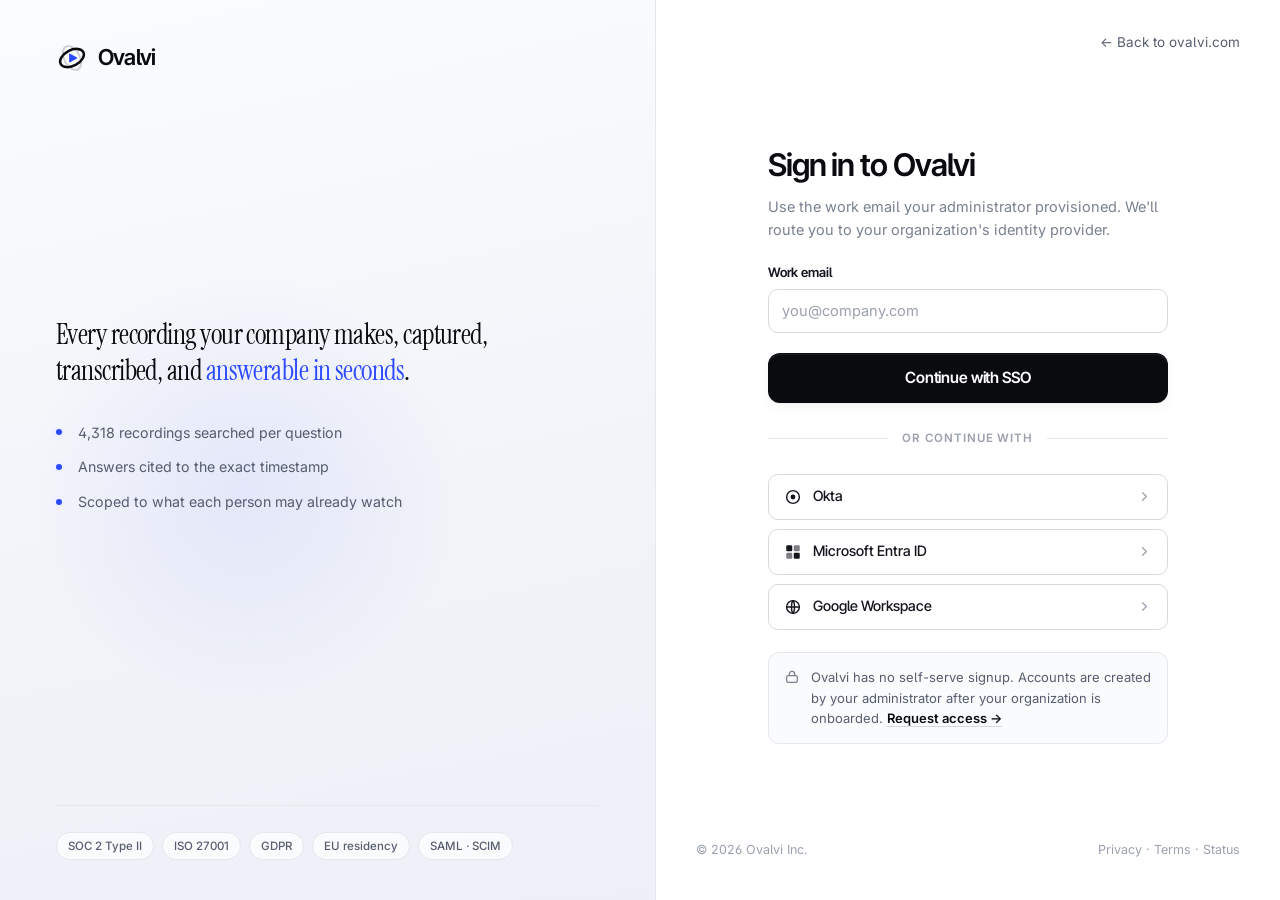
==== commit 5e8debb3: "Use full brand lockups on the logo wall, rework hero, drop em dashes - assets/logos/: 18 full horizo" ====
--- a/login.html
+++ b/login.html
@@ -3,7 +3,7 @@
 <head>
 <meta charset="utf-8">
 <meta name="viewport" content="width=device-width, initial-scale=1">
-<title>Log in — Ovalvi</title>
+<title>Log in | Ovalvi</title>
 <meta name="description" content="Sign in to Ovalvi with your organization's identity provider.">
 <meta name="robots" content="noindex">
 <link rel="icon" href="data:image/svg+xml,%3Csvg xmlns='http://www.w3.org/2000/svg' viewBox='0 0 32 32'%3E%3Cg transform='rotate(-28 16 16)' fill='none' stroke='%230a0b0f' stroke-width='2.2'%3E%3Cellipse cx='16' cy='16' rx='12.8' ry='7.8'/%3E%3Cellipse cx='16' cy='16' rx='7.8' ry='12.8' opacity='.18' stroke-width='1.9'/%3E%3C/g%3E%3Cpath d='M13.8 12.2v7.6l6.8-3.8z' fill='%232b49ff' stroke='%232b49ff' stroke-width='1.3' stroke-linejoin='round'/%3E%3C/svg%3E">
@@ -17,7 +17,7 @@
 <div class="auth">
   <!-- Brand panel -->
   <aside class="auth-aside">
-    <a class="logo logo--lg" href="index.html" aria-label="Ovalvi — home">
+    <a class="logo logo--lg" href="index.html" aria-label="Ovalvi home">
       <svg class="logo-mark" viewBox="0 0 32 32" fill="none" aria-hidden="true">
         <g transform="rotate(-28 16 16)">
           <ellipse class="lm-ring-a" cx="16" cy="16" rx="12.8" ry="7.8" stroke="currentColor" stroke-width="2.5"/>
@@ -29,7 +29,7 @@
     </a>
 
     <div class="auth-aside-body">
-      <p class="auth-quote">Every recording your company makes — captured, transcribed, and <span>answerable in seconds</span>.</p>
+      <p class="auth-quote">Every recording your company makes, captured, transcribed, and <span>answerable in seconds</span>.</p>
       <ul class="auth-points">
         <li>4,318 recordings searched per question</li>
         <li>Answers cited to the exact timestamp</li>
--- a/assets/css/styles.css
+++ b/assets/css/styles.css
@@ -1,5 +1,5 @@
 /* =========================================================
-   Ovalvi — Enterprise video platform
+   Ovalvi, the video platform for enterprise
    Design tokens
    ========================================================= */
 
@@ -25,7 +25,7 @@
   --line-soft: #eef0f4;
   --line-strong: #d6d9e0;
 
-  /* Single accent — used sparingly */
+  /* Single accent, used sparingly */
   --accent: #2b49ff;
   --accent-ink: #1b31c4;
   --accent-soft: #eef1ff;
@@ -34,7 +34,7 @@
   /* Support (kept minimal) */
   --live: #e5484d;
 
-  /* Shadows — soft, layered, never heavy */
+  /* Shadows: soft, layered, never heavy */
   --sh-xs: 0 1px 2px rgba(10, 11, 15, 0.04);
   --sh-sm: 0 1px 2px rgba(10, 11, 15, 0.04), 0 4px 12px rgba(10, 11, 15, 0.04);
   --sh-md: 0 1px 2px rgba(10, 11, 15, 0.04), 0 8px 24px rgba(10, 11, 15, 0.06);
@@ -342,7 +342,7 @@
 }
 
 .hero-inner { position: relative; text-align: center; }
-.hero h1 { max-width: 15ch; margin-inline: auto; }
+.hero h1 { max-width: 17ch; margin-inline: auto; text-wrap: balance; }
 .hero .lede { margin: 22px auto 0; text-align: center; max-width: 48ch; }
 
 .hero-cta {
@@ -359,7 +359,7 @@
 .hero-visual { margin-top: 64px; position: relative; }
 
 /* =========================================================
-   App mock — light, precise, near-monochrome
+   App mock: light, precise, near-monochrome
    ========================================================= */
 
 .app-window {
@@ -581,13 +581,16 @@
 
 .brand {
   display: flex; align-items: center; justify-content: center;
-  height: 62px;
-  color: var(--ink-600);
-  opacity: .62;
-  transition: color .22s ease, opacity .22s ease;
-}
-.brand:hover { color: var(--ink-900); opacity: 1; }
-.brand svg { flex: none; max-width: 100%; }
+  height: 66px;
+}
+.brand img {
+  flex: none;
+  max-width: 100%;
+  filter: grayscale(1) brightness(.72);
+  opacity: .8;
+  transition: filter .25s ease, opacity .25s ease;
+}
+.brand:hover img { filter: none; opacity: 1; }
 
 .wall-note { text-align: center; margin-top: 26px; font-size: 12.5px; color: var(--ink-300); }
 
@@ -702,7 +705,7 @@
 .owner-chip svg { width: 15px; height: 15px; color: var(--accent); }
 
 /* =========================================================
-   Ask section — the big one
+   Ask section, the big one
    ========================================================= */
 
 .ask {
